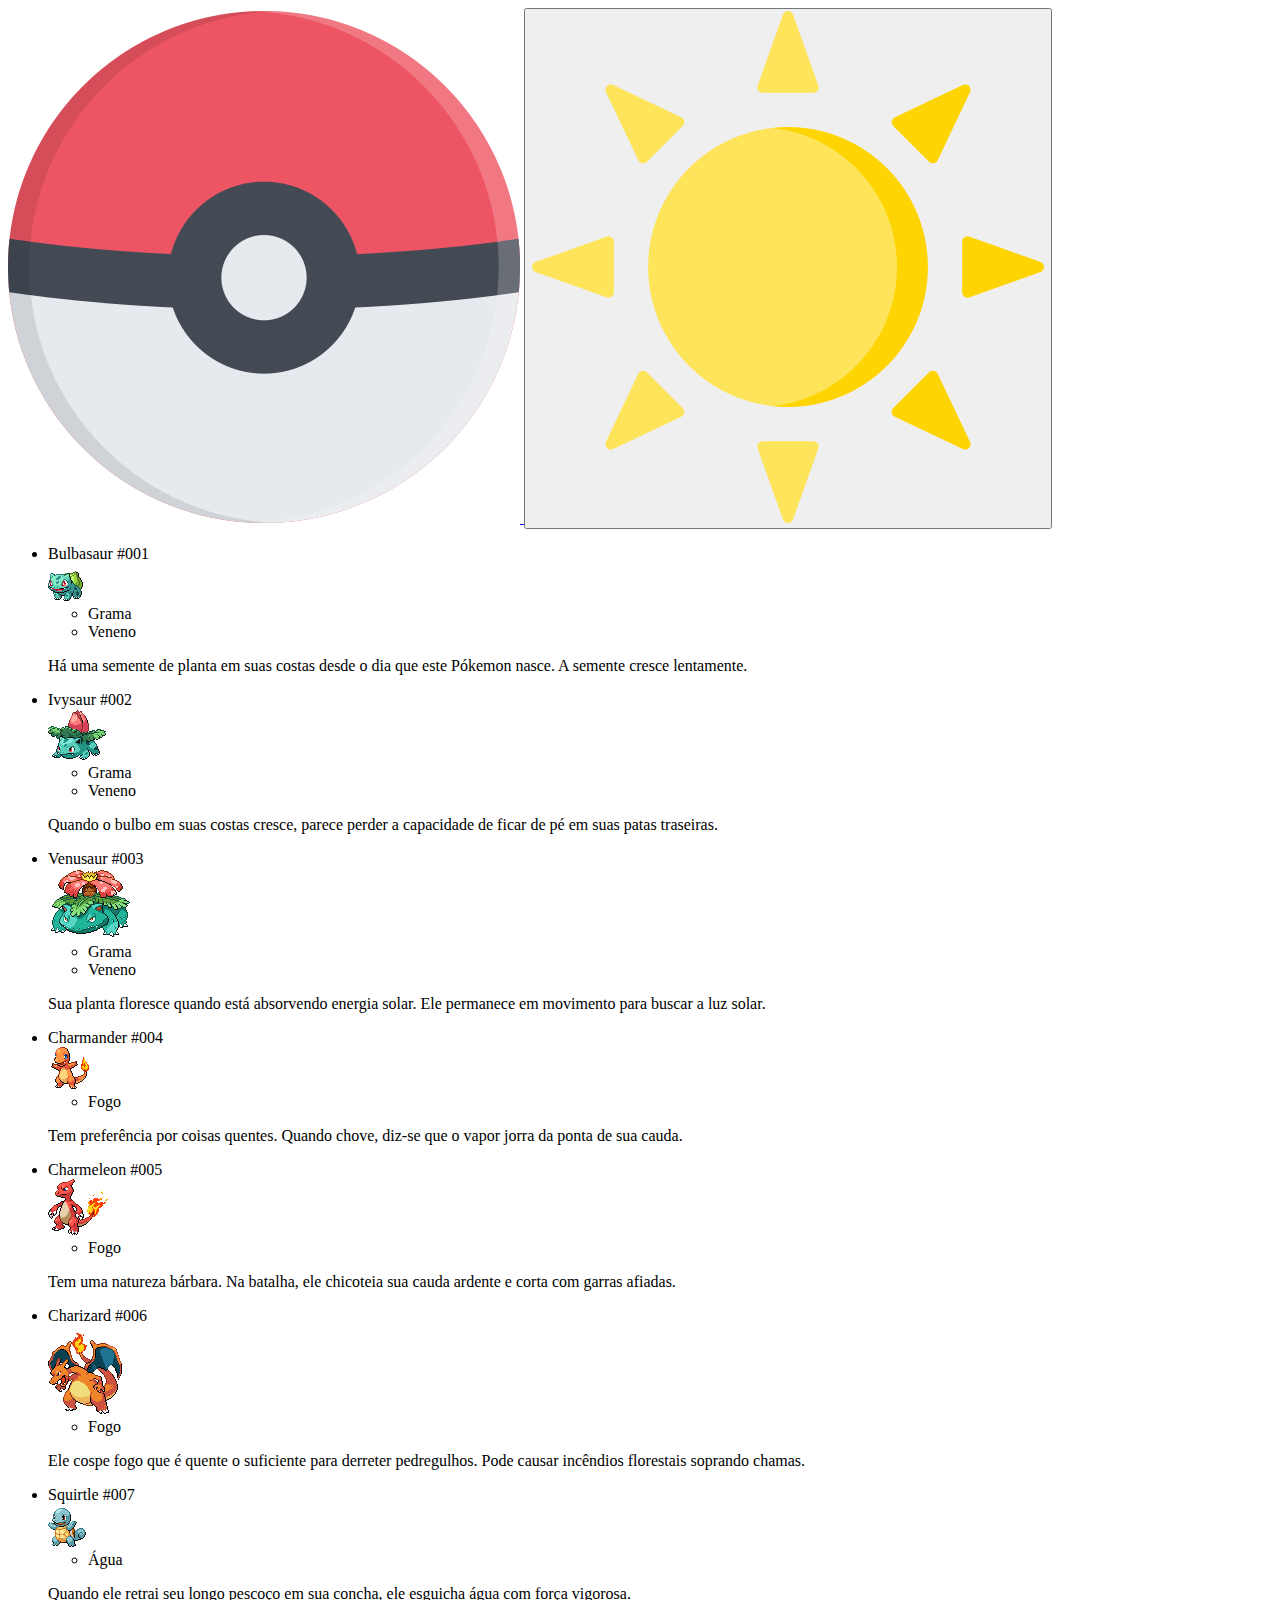
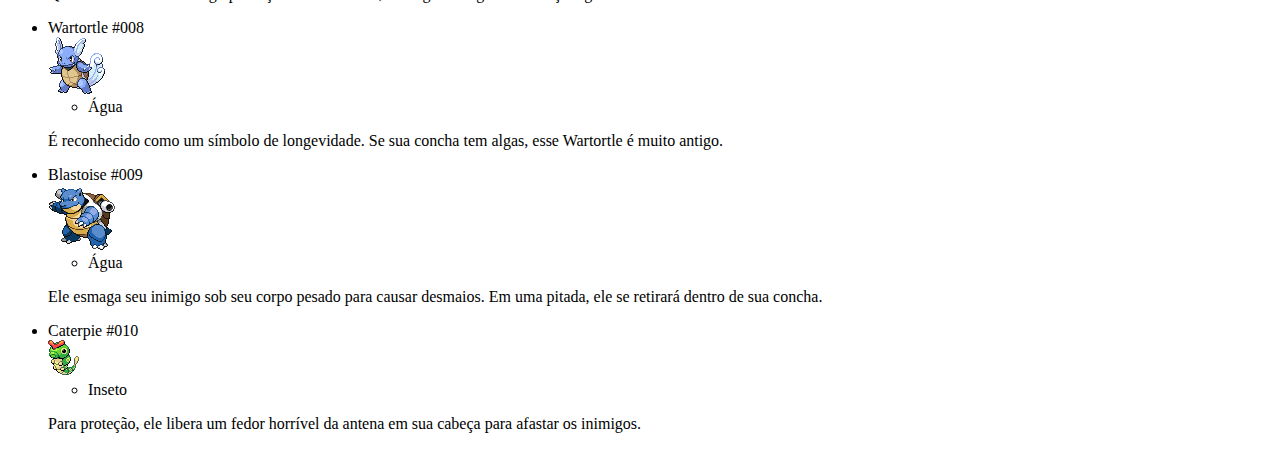
==== index.html @ db738ef2 "Create index.html" ====
<!DOCTYPE html>
<html lang="en">
<head>
    <meta charset="UTF-8">
    <meta http-equiv="X-UA-Compatible" content="IE=edge">
    <meta name="viewport" content="width=device-width, initial-scale=1.0">
    <title>Listagem Pokémon</title>
    <link rel="preconnect" href="https://fonts.googleapis.com">
    <link rel="preconnect" href="https://fonts.gstatic.com" crossorigin>
    <link href="https://fonts.googleapis.com/css2?family=Poppins:wght@300;500;800&display=swap" rel="stylesheet">
    <link rel="stylesheet" href="src/CSS/reset.css">
    <link rel="stylesheet" href="src/CSS/estilos.css">
    <link rel="stylesheet" href="src/CSS/scrollbar.css">
</head>
    <body>
        <div>
            <header>
                <a href="#">
                    <img src="src/imagens/pokeball.png" alt="pokebola" class="logo">
                </a>
                <button id="botao-alterar-tema">
                    <img src="src/imagens/sun.png" alt="imagem do sol" class="imagem-botao">
                </button>
            </header>
        </div>
        <div>
            <main>
                <ul class="listagem-pokemon">
                    <li class="cartao-pokemon">
                        <div class="informacoes">
                            <span>Bulbasaur</span>
                            <span>#001</span>
                        </div>
                        <img src="src/imagens/bulbasaur.gif" alt="Bulbasaur" class="gif">
                        <ul class="tipos">
                            <li class="tipo grama">Grama</li>
                            <li class="tipo veneno">Veneno</li>
                        </ul>
                        <p class="descricao">
                            Há uma semente de planta em suas costas desde o dia que este Pókemon nasce. A semente cresce lentamente.
                        </p>
                    </li>
                    <li class="cartao-pokemon">
                        <div class="informacoes">
                            <span>Ivysaur</span>
                            <span>#002</span>
                        </div>
                        <img src="src/imagens/ivysaur.gif" alt="Ivysaur" class="gif">
                        <ul class="tipos">
                            <li class="tipo grama">Grama</li>
                            <li class="tipo veneno">Veneno</li>
                        </ul>
                        <p class="descricao">
                            Quando o bulbo em suas costas cresce, parece perder a capacidade de ficar de pé em suas patas traseiras.
                        </p>
                    </li>
                    <li class="cartao-pokemon">
                        <div class="informacoes">
                            <span>Venusaur</span>
                            <span>#003</span>
                        </div>
                        <img src="src/imagens/venusaur.gif" alt="Venusaur" class="gif">
                        <ul class="tipos">
                            <li class="tipo grama">Grama</li>
                            <li class="tipo veneno">Veneno</li>
                        </ul>
                        <p class="descricao">
                            Sua planta floresce quando está absorvendo energia solar. Ele permanece em movimento para buscar a luz solar.
                        </p>
                    </li>
                    <li class="cartao-pokemon">
                        <div class="informacoes">
                            <span>Charmander</span>
                            <span>#004</span>
                        </div>
                        <img src="src/imagens/charmander.gif" alt="Charmander" class="gif">
                        <ul class="tipos">
                            <li class="tipo fogo">Fogo</li>
                        </ul>
                        <p class="descricao">
                            Tem preferência por coisas quentes. Quando chove, diz-se que o vapor jorra da ponta de sua cauda.
                        </p>
                    </li>
                    <li class="cartao-pokemon">
                        <div class="informacoes">
                            <span>Charmeleon</span>
                            <span>#005</span>
                        </div>
                        <img src="src/imagens/charmeleon.gif" alt="charmeleon" class="gif">
                        <ul class="tipos">
                            <li class="tipo fogo">Fogo</li>
                        </ul>
                        <p class="descricao">
                            Tem uma natureza bárbara. Na batalha, ele chicoteia sua cauda ardente e corta com garras afiadas.
                        </p>
                    </li>
                    <li class="cartao-pokemon">
                        <div class="informacoes">
                            <span>Charizard</span>
                            <span>#006</span>
                        </div>
                        <img src="src/imagens/charizard.gif" alt="charizard" class="gif">
                        <ul class="tipos">
                            <li class="tipo fogo">Fogo</li>
                        </ul>
                        <p class="descricao">
                            Ele cospe fogo que é quente o suficiente para derreter pedregulhos. Pode causar incêndios florestais soprando chamas.
                        </p>
                    </li>
                    <li class="cartao-pokemon">
                        <div class="informacoes">
                            <span>Squirtle</span>
                            <span>#007</span>
                        </div>
                        <img src="src/imagens/squirtle.gif" alt="squirtle" class="gif">
                        <ul class="tipos">
                            <li class="tipo agua">Água</li>
                        </ul>
                        <p class="descricao">
                            Quando ele retrai seu longo pescoço em sua concha, ele esguicha água com força vigorosa.
                        </p>
                    </li>
                    <li class="cartao-pokemon">
                        <div class="informacoes">
                            <span>Wartortle</span>
                            <span>#008</span>
                        </div>
                        <img src="src/imagens/wartortle.gif" alt="wartortle" class="gif">
                        <ul class="tipos">
                            <li class="tipo agua">Água</li>
                        </ul>
                        <p class="descricao">
                            É reconhecido como um símbolo de longevidade. Se sua concha tem algas, esse Wartortle é muito antigo.
                        </p>
                    </li>
                    <li class="cartao-pokemon">
                        <div class="informacoes">
                            <span>Blastoise</span>
                            <span>#009</span>
                        </div>
                        <img src="src/imagens/blastoise.gif" alt="blastoise" class="gif">
                        <ul class="tipos">
                            <li class="tipo agua">Água</li>
                        </ul>
                        <p class="descricao">
                            Ele esmaga seu inimigo sob seu corpo pesado para causar desmaios. Em uma pitada, ele se retirará dentro de sua concha.
                        </p>
                    </li>
                    <li class="cartao-pokemon">
                        <div class="informacoes">
                            <span>Caterpie</span>
                            <span>#010</span>
                        </div>
                        <img src="src/imagens/caterpie.gif" alt="caterpie" class="gif">
                        <ul class="tipos">
                            <li class="tipo inseto">Inseto</li>
                        </ul>
                        <p class="descricao">
                            Para proteção, ele libera um fedor horrível da antena em sua cabeça para afastar os inimigos.
                        </p>
                    </li>
                </ul>
            </main>
        </div>
    </body>
</html>
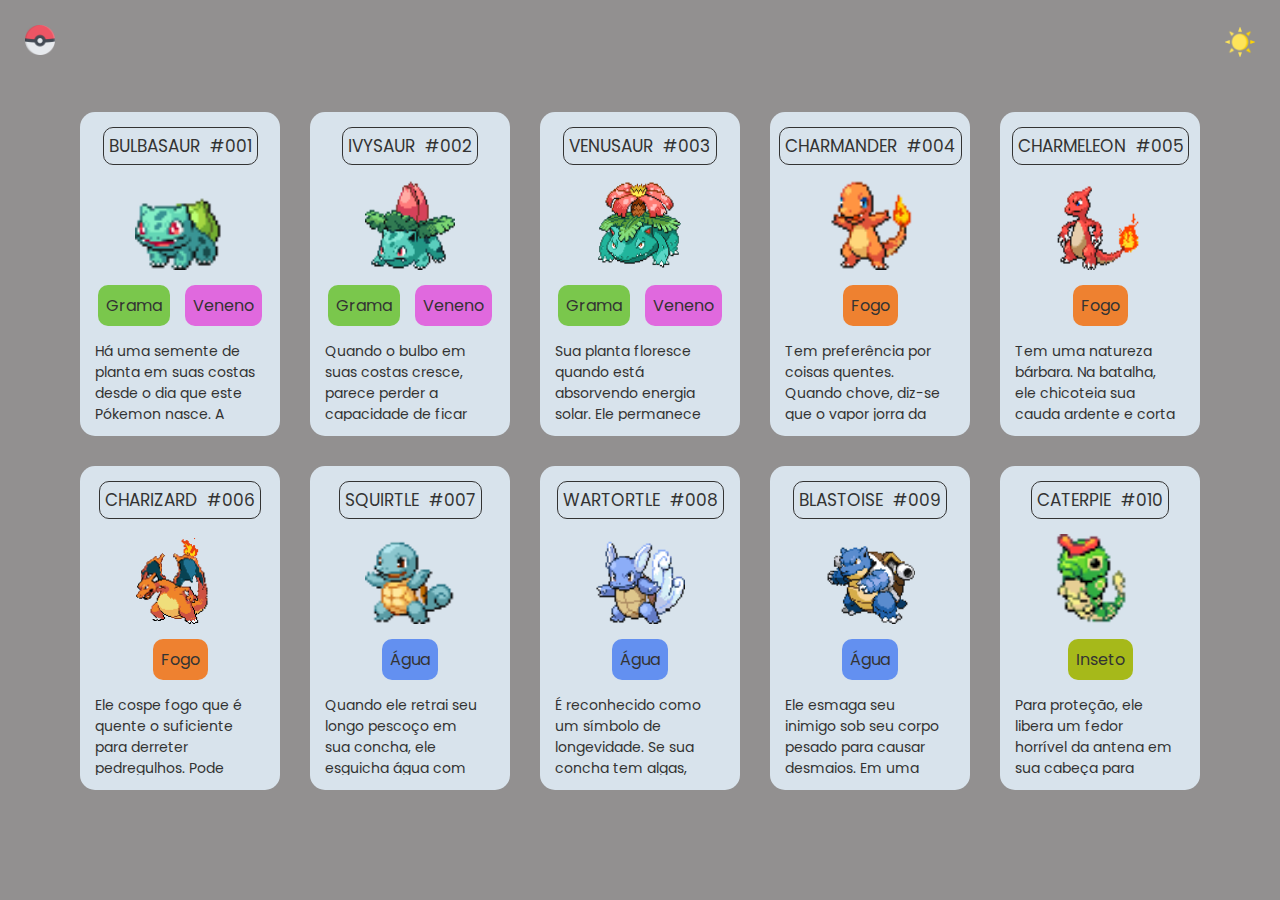
==== commit 131f5b0b: "Update index.html" ====
--- a/index.html
+++ b/index.html
@@ -162,5 +162,6 @@
                 </ul>
             </main>
         </div>
+        <script src="src/js/index.js"></script>
     </body>
 </html>--- a/src/CSS/estilos.css
+++ b/src/CSS/estilos.css
@@ -0,0 +1,122 @@
+body {
+	font-family: 'Poppins', sans-serif;
+	max-width: 1280px;
+	margin: 0 auto;
+	background-color: #5e5b5bad;
+	color: #333333;
+}
+
+body.modo-escuro {
+	background-color: #212121;
+	color: #f5f5f5;
+}
+
+header {
+	display: flex;
+	justify-content: space-between;
+	padding: 25px;
+}
+
+header .logo,
+header .imagem-botao {
+	width: 30px;
+	transition: 0.2s ease-in-out;
+}
+
+header #botao-alterar-tema {
+	background: none;
+	border: none;
+}
+
+header .logo:hover,
+header .imagem-botao:hover,
+main .cartao-pokemon:hover {
+	transform: scale(1.05);
+	cursor: pointer;
+}
+
+main {
+	padding: 25px;
+}
+
+main .listagem-pokemon {
+	display: flex;
+	flex-wrap: wrap;
+	gap: 30px;
+	justify-content: center;
+}
+
+main .cartao-pokemon {
+	background-color: #d8e3ec;
+	width: 200px;
+	padding: 15px;
+	display: flex;
+	flex-direction: column;
+	align-items: center;
+	gap: 15px;
+	border-radius: 15px;
+	transition: 0.2s ease-in-out;
+}
+
+main .cartao-pokemon:hover {
+	background-color: #96d9d6;
+}
+
+.modo-escuro .cartao-pokemon {
+	background-color: #a8a8a8;
+}
+
+main .cartao-pokemon .informacoes {
+	display: flex;
+	justify-content: space-between;
+	border: 1px solid #333333;
+	border-radius: 10px;
+}
+
+main .cartao-pokemon .informacoes span {
+	padding: 5px;
+	text-transform: uppercase;
+	font-size: 17px;
+}
+
+main .cartao-pokemon .gif {
+	width: 90px;
+	height: 90px;
+}
+
+main .cartao-pokemon .tipos {
+	display: flex;
+	gap: 15px;
+}
+
+main .cartao-pokemon .tipo {
+	padding: 8px;
+	border-radius: 10px;
+}
+
+.grama {
+	background-color: #7ac74c;
+}
+
+.veneno {
+	background-color: #df67ddfb;
+}
+
+.fogo {
+	background-color: #ee8130;
+}
+
+.agua {
+	background-color: #6390f0;
+}
+
+.inseto {
+	background-color: #a6b91a;
+}
+
+main .descricao {
+	max-height: 80px;
+	overflow-y: scroll;
+	font-size: 14px;
+	padding-right: 10px;
+}
--- a/src/CSS/scrollbar.css
+++ b/src/CSS/scrollbar.css
@@ -0,0 +1,14 @@
+/* ===== Scrollbar CSS ===== */
+*::-webkit-scrollbar {
+    width: 12px;
+}
+
+*::-webkit-scrollbar-track {
+    background: #f1e9e9;
+}
+
+*::-webkit-scrollbar-thumb {
+    background-color: #582965;
+    border-radius: 10px;
+    border: 3px solid #ffffff;
+}